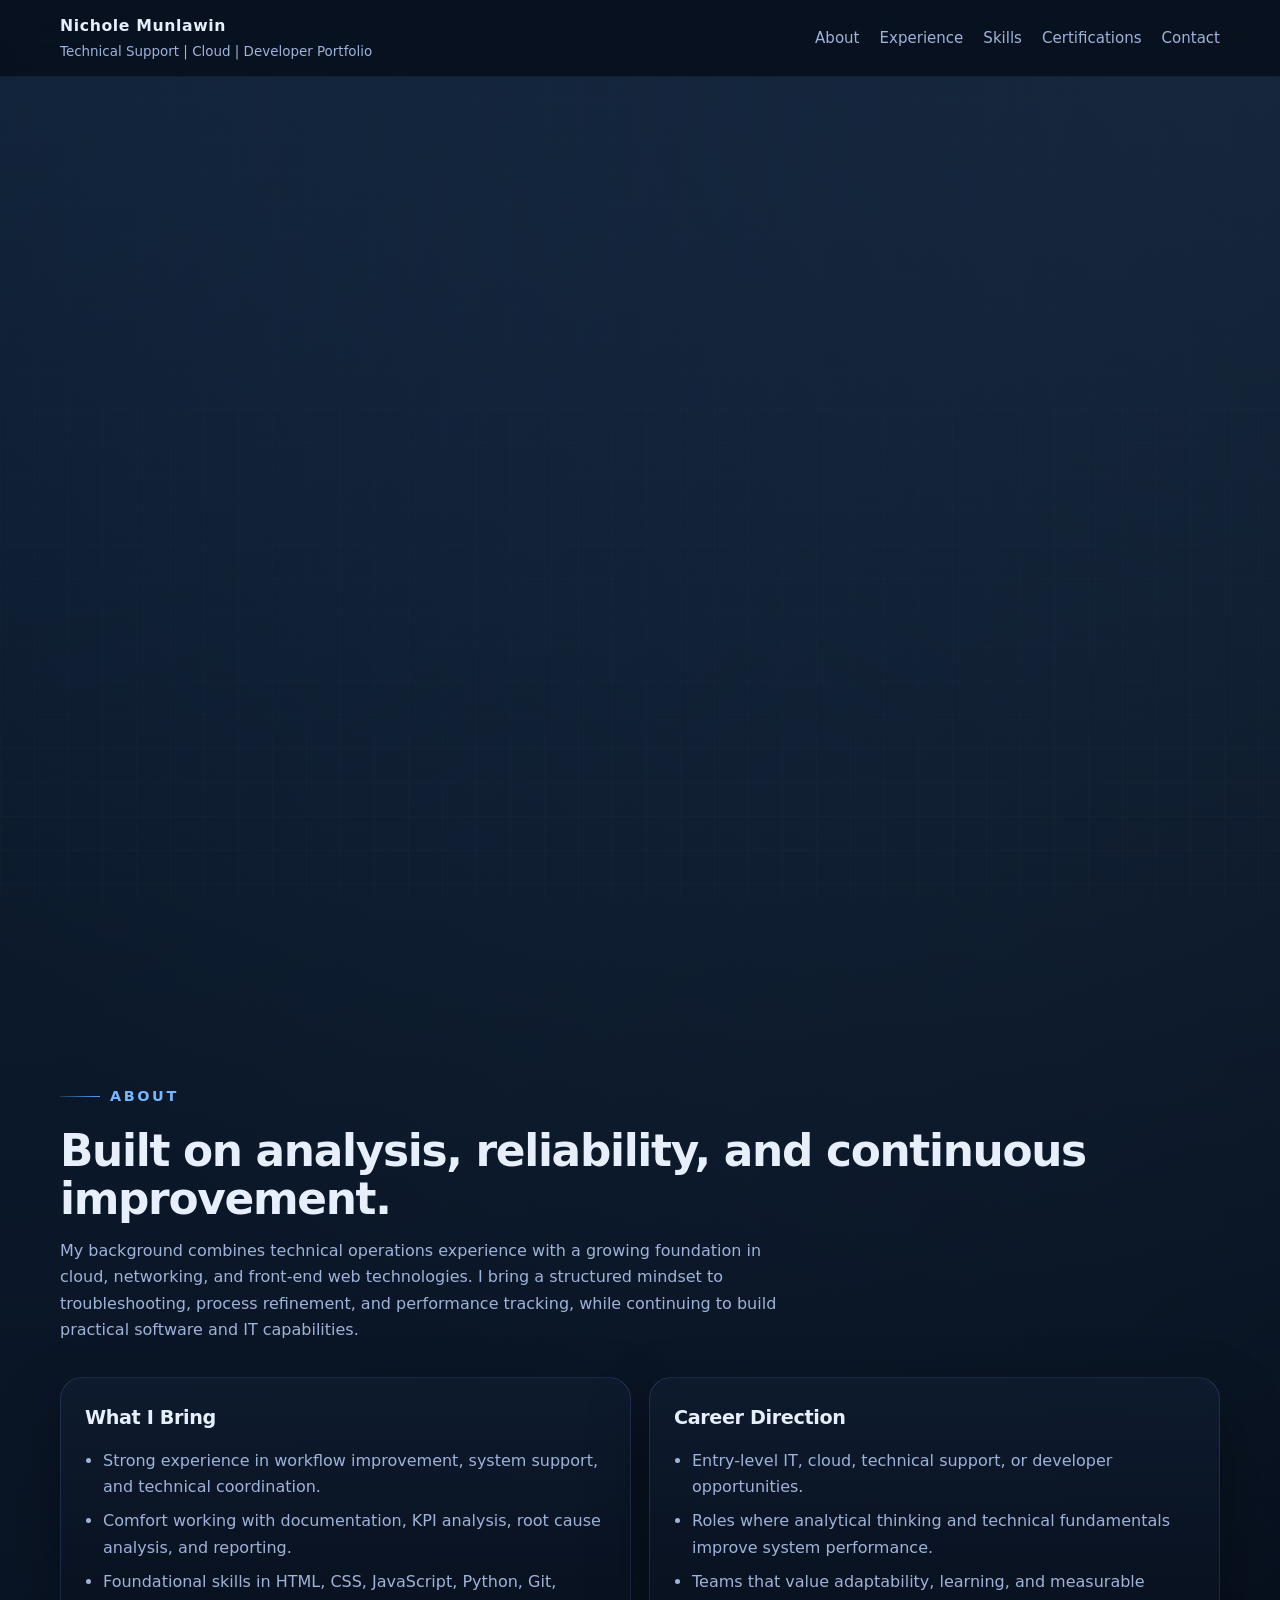
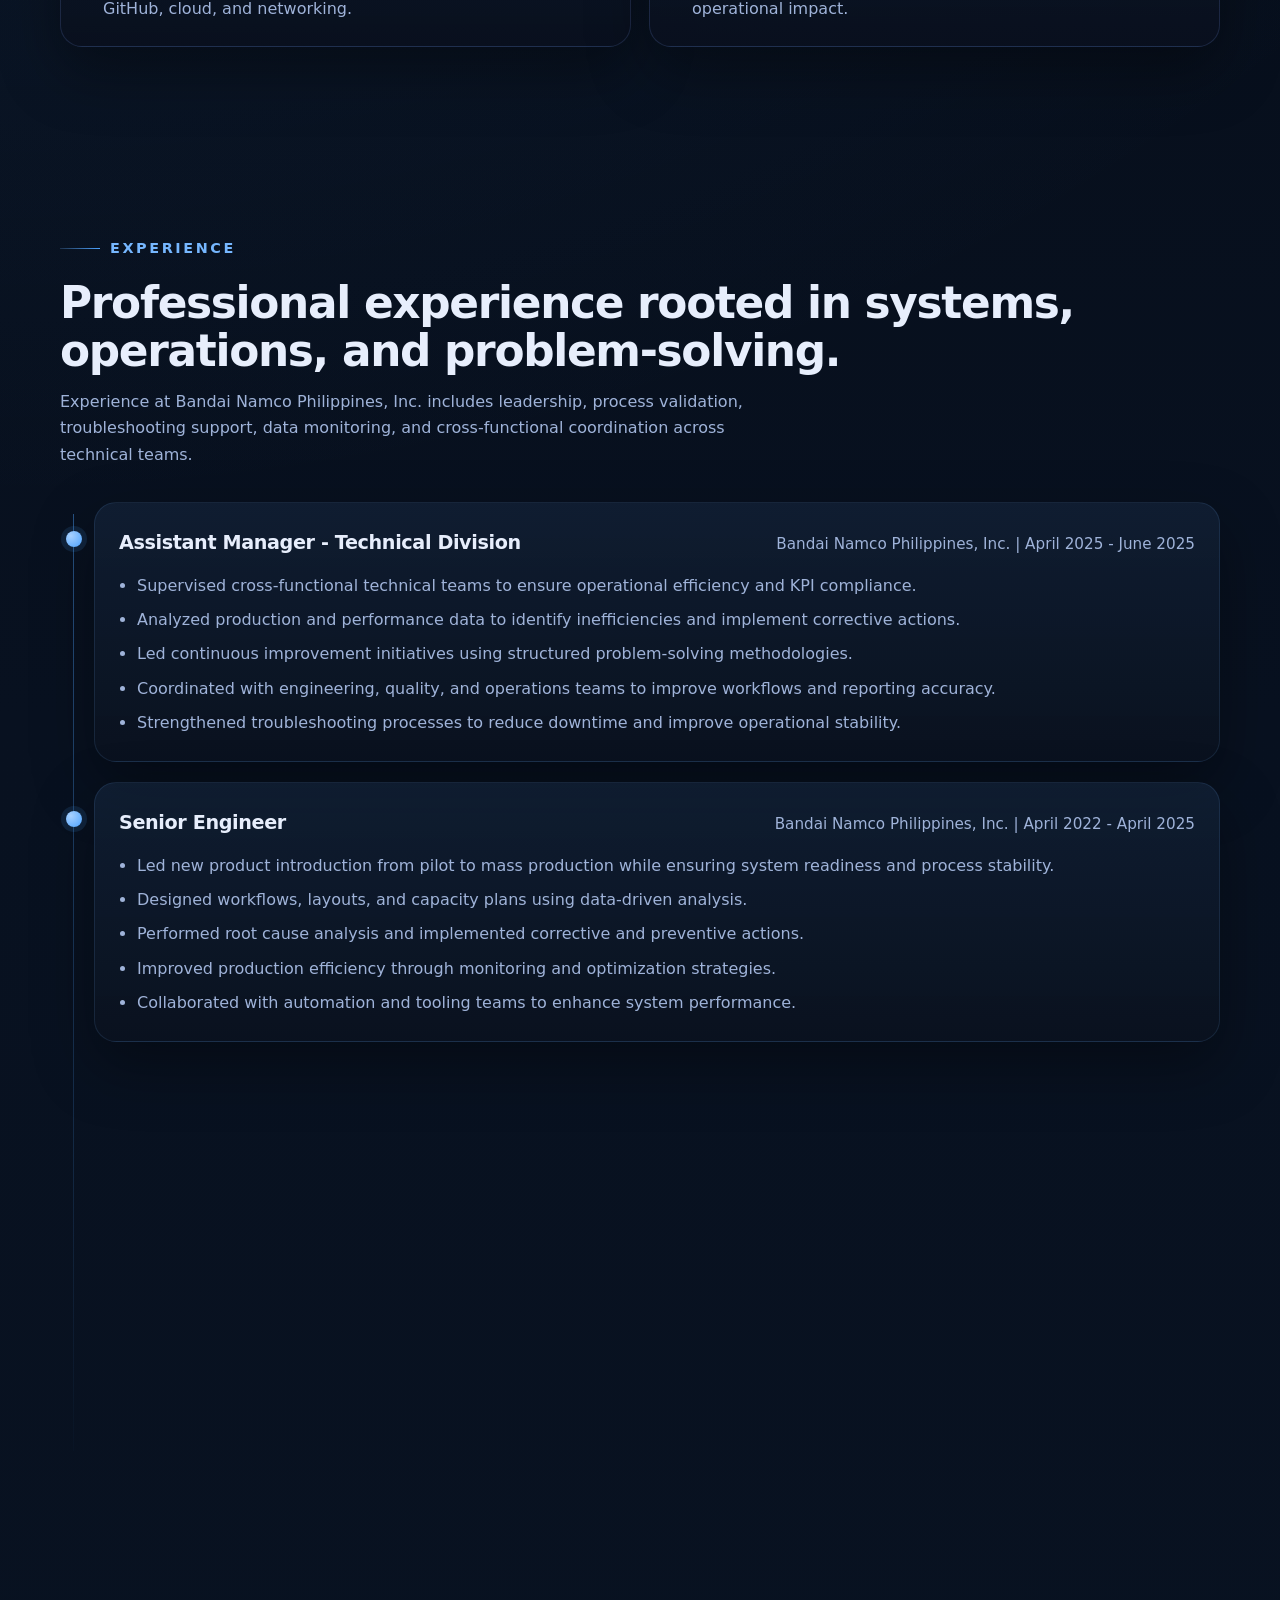
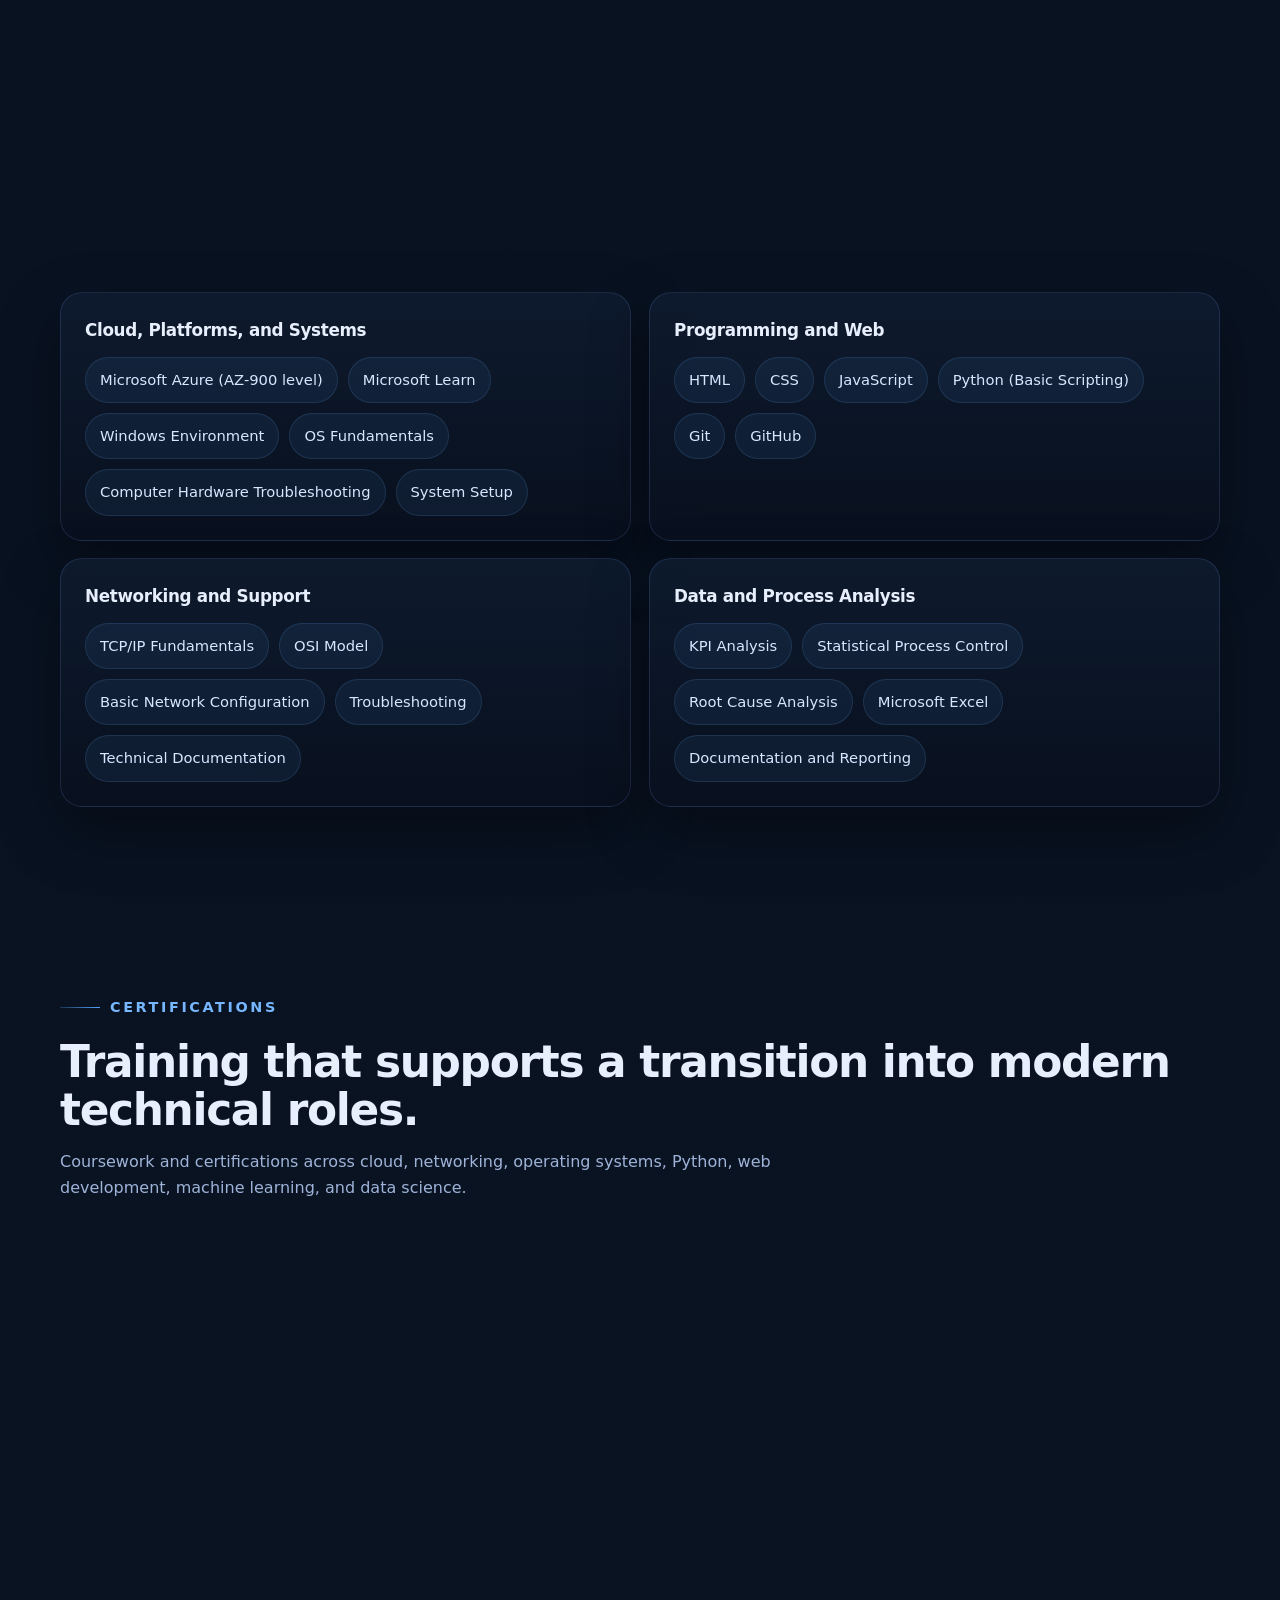
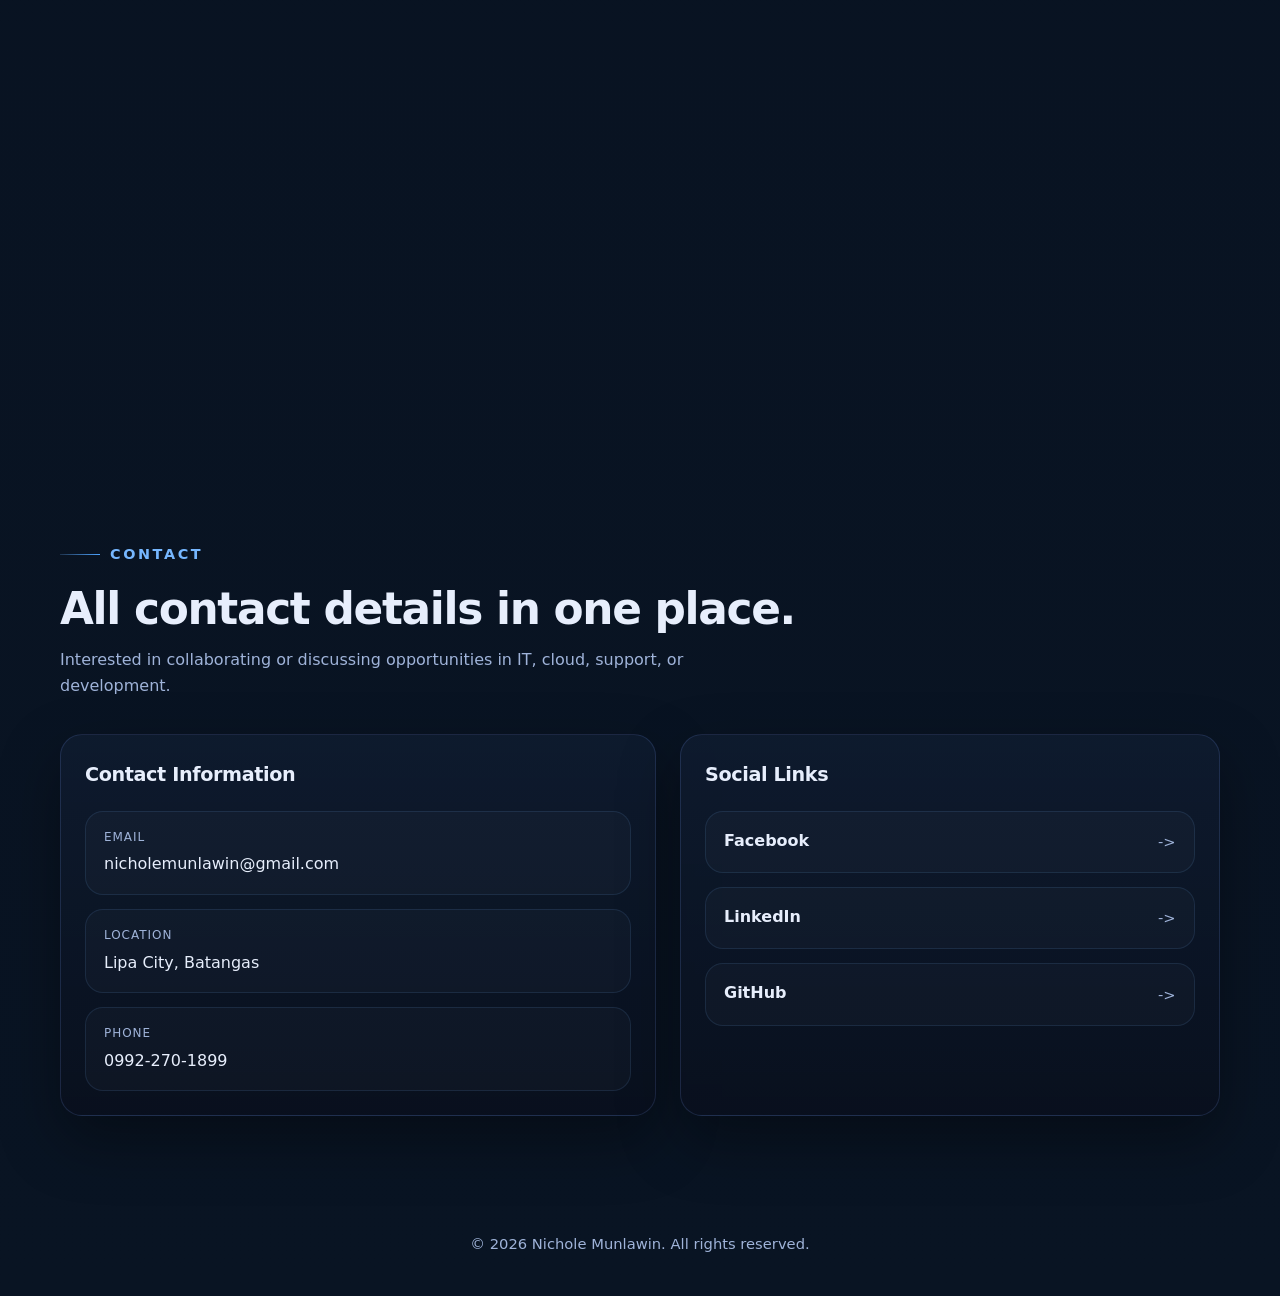
==== index.html @ ec844a43 "Initial portfolio site" ====
<!DOCTYPE html>
<html lang="en">
<head>
  <meta charset="UTF-8" />
  <meta name="viewport" content="width=device-width, initial-scale=1.0" />
  <title>Nichole Munlawin | Portfolio</title>
  <meta
    name="description"
    content="Professional portfolio of Nichole Munlawin with experience in technical support, cloud, systems, and web development."
  />
  <link rel="stylesheet" href="style.css" />
</head>
<body>
  <header class="site-header">
    <div class="container nav-wrap">
      <div class="brand">
        <a href="#hero"><strong>Nichole Munlawin</strong></a>
        <span>Technical Support | Cloud | Developer Portfolio</span>
      </div>
      <nav class="nav" aria-label="Primary navigation">
        <a href="#about">About</a>
        <a href="#experience">Experience</a>
        <a href="#skills">Skills</a>
        <a href="#certifications">Certifications</a>
        <a href="#contact">Contact</a>
      </nav>
    </div>
  </header>

  <main>
    <section id="hero">
      <div class="container hero-grid">
        <div class="panel hero-copy reveal visible">
          <div class="intro-chip">Open to IT, Cloud, Technical Support, and Developer roles</div>
          <h1>Nichole Munlawin</h1>
          <p class="hero-subtitle">
            Computer Engineering graduate with 6+ years of experience in process optimization,
            systems analysis, troubleshooting, and data-driven decision-making.
          </p>
          <p class="hero-text">
            Microsoft Azure Fundamentals trained with foundational knowledge in cloud computing,
            networking, programming, and web development. Focused on helping teams improve system
            performance, streamline workflows, and support continuous improvement through practical,
            analytical problem-solving.
          </p>
          <div class="hero-actions">
            <a class="button primary" href="#contact">Connect with Me</a>
            <a class="button secondary" href="#experience">View Experience</a>
          </div>
        </div>

        <aside class="panel hero-card reveal visible delay-1">
          <div class="hero-card-top">
            <div class="hero-card-badge">Professional Snapshot</div>
          </div>

          <div class="metric-grid">
            <div class="metric">
              <strong>6+ Years</strong>
              <span>Technical and process-focused experience</span>
            </div>
            <div class="metric">
              <strong>AZ-900</strong>
              <span>Azure fundamentals training background</span>
            </div>
            <div class="metric">
              <strong>Data-Driven</strong>
              <span>Improvement, KPI analysis, and RCA</span>
            </div>
            <div class="metric">
              <strong>Cross-Functional</strong>
              <span>Operations, engineering, quality, and reporting</span>
            </div>
          </div>

          <div>
            <h3 style="margin: 0 0 12px;">Core Focus</h3>
            <div class="skill-pills">
              <span class="pill">Technical Support</span>
              <span class="pill">Cloud Fundamentals</span>
              <span class="pill">Web Development</span>
              <span class="pill">System Troubleshooting</span>
              <span class="pill">Process Optimization</span>
              <span class="pill">Documentation</span>
            </div>
          </div>
        </aside>
      </div>
    </section>

    <section id="about" class="section">
      <div class="container">
        <div class="eyebrow reveal">About</div>
        <h2 class="section-title reveal delay-1">Built on analysis, reliability, and continuous improvement.</h2>
        <p class="section-copy reveal delay-2">
          My background combines technical operations experience with a growing foundation in cloud,
          networking, and front-end web technologies. I bring a structured mindset to troubleshooting,
          process refinement, and performance tracking, while continuing to build practical software
          and IT capabilities.
        </p>

        <div class="cards grid-2">
          <article class="card reveal">
            <h3>What I Bring</h3>
            <ul class="clean">
              <li>Strong experience in workflow improvement, system support, and technical coordination.</li>
              <li>Comfort working with documentation, KPI analysis, root cause analysis, and reporting.</li>
              <li>Foundational skills in HTML, CSS, JavaScript, Python, Git, GitHub, cloud, and networking.</li>
            </ul>
          </article>
          <article class="card reveal delay-1">
            <h3>Career Direction</h3>
            <ul class="clean">
              <li>Entry-level IT, cloud, technical support, or developer opportunities.</li>
              <li>Roles where analytical thinking and technical fundamentals improve system performance.</li>
              <li>Teams that value adaptability, learning, and measurable operational impact.</li>
            </ul>
          </article>
        </div>
      </div>
    </section>

    <section id="experience" class="section">
      <div class="container">
        <div class="eyebrow reveal">Experience</div>
        <h2 class="section-title reveal delay-1">Professional experience rooted in systems, operations, and problem-solving.</h2>
        <p class="section-copy reveal delay-2">
          Experience at Bandai Namco Philippines, Inc. includes leadership, process validation,
          troubleshooting support, data monitoring, and cross-functional coordination across technical teams.
        </p>

        <div class="timeline">
          <article class="timeline-item reveal">
            <div class="role-line">
              <h3>Assistant Manager - Technical Division</h3>
              <span class="meta">Bandai Namco Philippines, Inc. | April 2025 - June 2025</span>
            </div>
            <ul class="clean">
              <li>Supervised cross-functional technical teams to ensure operational efficiency and KPI compliance.</li>
              <li>Analyzed production and performance data to identify inefficiencies and implement corrective actions.</li>
              <li>Led continuous improvement initiatives using structured problem-solving methodologies.</li>
              <li>Coordinated with engineering, quality, and operations teams to improve workflows and reporting accuracy.</li>
              <li>Strengthened troubleshooting processes to reduce downtime and improve operational stability.</li>
            </ul>
          </article>

          <article class="timeline-item reveal delay-1">
            <div class="role-line">
              <h3>Senior Engineer</h3>
              <span class="meta">Bandai Namco Philippines, Inc. | April 2022 - April 2025</span>
            </div>
            <ul class="clean">
              <li>Led new product introduction from pilot to mass production while ensuring system readiness and process stability.</li>
              <li>Designed workflows, layouts, and capacity plans using data-driven analysis.</li>
              <li>Performed root cause analysis and implemented corrective and preventive actions.</li>
              <li>Improved production efficiency through monitoring and optimization strategies.</li>
              <li>Collaborated with automation and tooling teams to enhance system performance.</li>
            </ul>
          </article>

          <article class="timeline-item reveal delay-2">
            <div class="role-line">
              <h3>Engineer</h3>
              <span class="meta">Bandai Namco Philippines, Inc. | April 2021 - April 2022</span>
            </div>
            <ul class="clean">
              <li>Developed and validated manufacturing processes supporting scalability.</li>
              <li>Collected and analyzed production data to improve yield and efficiency.</li>
              <li>Documented technical procedures and supported cross-functional troubleshooting.</li>
            </ul>
          </article>

          <article class="timeline-item reveal delay-3">
            <div class="role-line">
              <h3>Junior Engineer / Staff Engineer</h3>
              <span class="meta">Bandai Namco Philippines, Inc. | March 2018 - April 2021</span>
            </div>
            <ul class="clean">
              <li>Supported equipment setup, validation, and automation activities.</li>
              <li>Assisted in technical documentation, data reporting, and process monitoring.</li>
              <li>Contributed to system improvements using structured analytical methods.</li>
            </ul>
          </article>
        </div>
      </div>
    </section>

    <section id="skills" class="section">
      <div class="container">
        <div class="eyebrow reveal">Skills</div>
        <h2 class="section-title reveal delay-1">Technical foundations across cloud, systems, data, and web.</h2>
        <p class="section-copy reveal delay-2">
          A practical mix of operational, technical, and analytical skills that supports support-oriented,
          developer-adjacent, and entry-level IT or cloud roles.
        </p>

        <div class="skills-grid">
          <article class="card skill-group reveal">
            <h3>Cloud, Platforms, and Systems</h3>
            <div class="skill-pills">
              <span class="pill">Microsoft Azure (AZ-900 level)</span>
              <span class="pill">Microsoft Learn</span>
              <span class="pill">Windows Environment</span>
              <span class="pill">OS Fundamentals</span>
              <span class="pill">Computer Hardware Troubleshooting</span>
              <span class="pill">System Setup</span>
            </div>
          </article>

          <article class="card skill-group reveal delay-1">
            <h3>Programming and Web</h3>
            <div class="skill-pills">
              <span class="pill">HTML</span>
              <span class="pill">CSS</span>
              <span class="pill">JavaScript</span>
              <span class="pill">Python (Basic Scripting)</span>
              <span class="pill">Git</span>
              <span class="pill">GitHub</span>
            </div>
          </article>

          <article class="card skill-group reveal delay-2">
            <h3>Networking and Support</h3>
            <div class="skill-pills">
              <span class="pill">TCP/IP Fundamentals</span>
              <span class="pill">OSI Model</span>
              <span class="pill">Basic Network Configuration</span>
              <span class="pill">Troubleshooting</span>
              <span class="pill">Technical Documentation</span>
            </div>
          </article>

          <article class="card skill-group reveal delay-3">
            <h3>Data and Process Analysis</h3>
            <div class="skill-pills">
              <span class="pill">KPI Analysis</span>
              <span class="pill">Statistical Process Control</span>
              <span class="pill">Root Cause Analysis</span>
              <span class="pill">Microsoft Excel</span>
              <span class="pill">Documentation and Reporting</span>
            </div>
          </article>
        </div>
      </div>
    </section>

    <section id="certifications" class="section">
      <div class="container">
        <div class="eyebrow reveal">Certifications</div>
        <h2 class="section-title reveal delay-1">Training that supports a transition into modern technical roles.</h2>
        <p class="section-copy reveal delay-2">
          Coursework and certifications across cloud, networking, operating systems, Python,
          web development, machine learning, and data science.
        </p>

        <div class="cards" style="margin-top: 34px;">
          <article class="card reveal">
            <h3>Certifications &amp; Technical Training</h3>
            <div class="cert-list">
              <div class="cert-item"><span class="cert-dot"></span><div><strong>Microsoft Azure Fundamentals (AZ-900)</strong><br /><span class="meta">Udemy (Scott Duffy) &amp; Microsoft Learn</span></div></div>
              <div class="cert-item"><span class="cert-dot"></span><div><strong>Full-Stack Web Development</strong><br /><span class="meta">Udemy (Dr. Angela Yu)</span></div></div>
              <div class="cert-item"><span class="cert-dot"></span><div><strong>Data Science Essentials with Python</strong><br /><span class="meta">DICT-ITU DTC Initiative (Netacad)</span></div></div>
              <div class="cert-item"><span class="cert-dot"></span><div><strong>Networking Basics</strong><br /><span class="meta">DICT-ITU DTC Initiative (Netacad)</span></div></div>
              <div class="cert-item"><span class="cert-dot"></span><div><strong>Operating Systems Basics</strong><br /><span class="meta">DICT-ITU DTC Initiative (Netacad)</span></div></div>
              <div class="cert-item"><span class="cert-dot"></span><div><strong>Python Essentials 1 &amp; 2</strong><br /><span class="meta">Netacad</span></div></div>
              <div class="cert-item"><span class="cert-dot"></span><div><strong>HTML, CSS, JavaScript Essentials</strong><br /><span class="meta">Netacad</span></div></div>
              <div class="cert-item"><span class="cert-dot"></span><div><strong>Intro to Machine Learning</strong><br /><span class="meta">Kaggle</span></div></div>
            </div>
          </article>

          <article class="card reveal delay-1 education-card">
            <h3>Education</h3>
            <div class="education-compact">
              <strong>Bachelor of Science in Computer Engineering</strong>
              <span class="meta">Batangas State University | 2011 - 2017</span>
            </div>
          </article>
        </div>
      </div>
    </section>

    <section id="contact" class="section">
      <div class="container">
        <div class="eyebrow reveal">Contact</div>
        <h2 class="section-title reveal delay-1">All contact details in one place.</h2>
        <p class="section-copy reveal delay-2">
          Interested in collaborating or discussing opportunities in IT, cloud, support, or development.
        </p>

        <div class="contact-wrap">
          <article class="card reveal">
            <h3>Contact Information</h3>
            <div class="contact-list">
              <div class="contact-item">
                <small>Email</small>
                <a href="mailto:nicholemunlawin@gmail.com?subject=I'd%20like%20to%20connect&body=Hello%20Nichole%2C%0D%0A%0D%0AI'd%20like%20to%20connect%20with%20you%20regarding%20your%20portfolio.%0D%0A%0D%0ABest%20regards%2C">nicholemunlawin@gmail.com</a>
              </div>
              <div class="contact-item">
                <small>Location</small>
                <span>Lipa City, Batangas</span>
              </div>
              <div class="contact-item">
                <small>Phone</small>
                <a href="tel:+639922701899">0992-270-1899</a>
              </div>
            </div>
          </article>

          <article class="card reveal delay-1">
            <h3>Social Links</h3>
            <div class="social-grid">
              <a class="social-link" href="https://www.facebook.com/NcoL18" target="_blank" rel="noopener noreferrer" aria-label="Facebook profile">
                <div>
                  <strong>Facebook</strong>
                  <span></span>
                </div>
                <span>-&gt;</span>
              </a>
              <a class="social-link" href="https://www.linkedin.com/in/nichole-munlawin-39416a158" target="_blank" rel="noopener noreferrer" aria-label="LinkedIn profile">
                <div>
                  <strong>LinkedIn</strong>
                  <span></span>
                </div>
                <span>-&gt;</span>
              </a>
              <a class="social-link" href="https://github.com/nicholemunlawin" target="_blank" rel="noopener noreferrer" aria-label="GitHub profile">
                <div>
                  <strong>GitHub</strong>
                  <span></span>
                </div>
                <span>-&gt;</span>
              </a>
            </div>
          </article>
        </div>
      </div>
    </section>
  </main>

  <footer class="footer">
    <div class="container">
      &copy; 2026 Nichole Munlawin. All rights reserved.
    </div>
  </footer>

  <script src="script.js"></script>
</body>
</html>
---- style.css ----
/* ====================
    Global Tokens
==================== */
:root {
    --bg: #081120;
    --bg-soft: #0d1729;
    --panel: rgba(15, 28, 48, 0.88);
    --panel-2: rgba(11, 22, 39, 0.92);
    --text: #e7eefc;
    --muted: #9fb3d9;
    --line: rgba(122, 162, 255, 0.16);
    --line-strong: rgba(122, 162, 255, 0.34);
    --accent: #4da3ff;
    --accent-2: #76b7ff;
    --shadow: 0 24px 60px rgba(0, 0, 0, 0.35);
    --radius: 22px;
    --max-width: 1160px;
    --nav-h: 76px;
}

/* ====================
    Base / Reset
==================== */
* { box-sizing: border-box; }

html {
    scroll-behavior: smooth;
}

body {
    margin: 0;
    font-family: Inter, ui-sans-serif, system-ui, -apple-system, BlinkMacSystemFont, "Segoe UI", sans-serif;
    color: var(--text);
    background:
    radial-gradient(circle at top left, rgba(77, 163, 255, 0.14), transparent 34%),
    radial-gradient(circle at top right, rgba(118, 183, 255, 0.12), transparent 26%),
    linear-gradient(180deg, #050b15 0%, #081120 38%, #091423 100%);
    line-height: 1.65;
    overflow-x: hidden;
}

body::before {
    content: "";
    position: fixed;
    inset: 0;
    pointer-events: none;
    background:
    linear-gradient(rgba(255,255,255,0.02) 1px, transparent 1px),
    linear-gradient(90deg, rgba(255,255,255,0.02) 1px, transparent 1px);
    background-size: 34px 34px;
    mask-image: linear-gradient(180deg, rgba(0,0,0,0.25), rgba(0,0,0,0.8));
    z-index: 0;
}

a { color: inherit; text-decoration: none; }

img { max-width: 100%; display: block; }

.container {
    width: min(var(--max-width), calc(100% - 2rem));
    margin: 0 auto;
    position: relative;
    z-index: 1;
}

.section {
    padding: 92px 0;
    scroll-margin-top: calc(var(--nav-h) + 18px);
}

.section-title {
    font-size: clamp(1.9rem, 1.3rem + 1.8vw, 3rem);
    line-height: 1.1;
    margin: 0 0 14px;
    letter-spacing: -0.03em;
}

.section-copy {
    margin: 0;
    max-width: 720px;
    color: var(--muted);
    font-size: 1rem;
}

.eyebrow {
    display: inline-flex;
    align-items: center;
    gap: 10px;
    margin-bottom: 18px;
    color: var(--accent-2);
    font-size: 0.9rem;
    letter-spacing: 0.18em;
    text-transform: uppercase;
    font-weight: 700;
}

.eyebrow::before {
    content: "";
    width: 40px;
    height: 1px;
    background: linear-gradient(90deg, rgba(118,183,255,0.2), var(--accent));
}

/* ====================
    Navigation
==================== */
.site-header {
    position: sticky;
    top: 0;
    z-index: 50;
    backdrop-filter: blur(16px);
    -webkit-backdrop-filter: blur(16px);
    background: rgba(5, 11, 21, 0.72);
    border-bottom: 1px solid rgba(118, 183, 255, 0.08);
}

.nav-wrap {
    min-height: var(--nav-h);
    display: flex;
    align-items: center;
    justify-content: space-between;
    gap: 20px;
}

.brand {
    display: flex;
    flex-direction: column;
    gap: 2px;
    min-width: 0;
}

.brand strong {
    font-size: 0.98rem;
    letter-spacing: 0.04em;
}

.brand span {
    color: var(--muted);
    font-size: 0.84rem;
}

.nav {
    display: flex;
    align-items: center;
    gap: 20px;
    flex-wrap: wrap;
    justify-content: flex-end;
}

.nav a {
    position: relative;
    font-size: 0.94rem;
    color: var(--muted);
    padding: 8px 0;
    transition: color 0.25s ease;
}

.nav a::after {
    content: "";
    position: absolute;
    left: 0;
    bottom: 0;
    width: 100%;
    height: 2px;
    border-radius: 999px;
    background: linear-gradient(90deg, var(--accent), var(--accent-2));
    transform: scaleX(0);
    transform-origin: left;
    transition: transform 0.28s ease;
}

.nav a:hover,
.nav a.active {
    color: var(--text);
}

.nav a:hover::after,
.nav a.active::after {
    transform: scaleX(1);
}

/* ====================
    Hero
==================== */
#hero {
    padding: 84px 0 54px;
    min-height: calc(100vh - var(--nav-h));
    display: flex;
    align-items: center;
}

.hero-grid {
    display: grid;
    grid-template-columns: 1.35fr 0.85fr;
    gap: 28px;
    align-items: stretch;
}

.panel {
    background: linear-gradient(180deg, rgba(18, 33, 56, 0.88), rgba(10, 18, 33, 0.96));
    border: 1px solid var(--line);
    border-radius: var(--radius);
    box-shadow: var(--shadow);
}

.hero-copy {
    padding: clamp(28px, 4vw, 52px);
}

.intro-chip {
    display: inline-flex;
    align-items: center;
    gap: 10px;
    padding: 10px 14px;
    border-radius: 999px;
    background: rgba(77, 163, 255, 0.1);
    border: 1px solid rgba(118, 183, 255, 0.16);
    color: var(--accent-2);
    font-size: 0.9rem;
    margin-bottom: 22px;
}

h1 {
    margin: 0;
    font-size: clamp(2.6rem, 1.75rem + 3vw, 5rem);
    line-height: 0.95;
    letter-spacing: -0.05em;
}

.hero-subtitle {
    margin: 18px 0 0;
    font-size: clamp(1rem, 0.9rem + 0.6vw, 1.3rem);
    color: #c6d5f3;
    max-width: 760px;
}

.hero-text {
    margin: 22px 0 0;
    color: var(--muted);
    max-width: 760px;
    font-size: 1rem;
}

.hero-actions {
    display: flex;
    gap: 14px;
    flex-wrap: wrap;
    margin-top: 30px;
}

.button {
    display: inline-flex;
    align-items: center;
    justify-content: center;
    gap: 10px;
    padding: 13px 18px;
    border-radius: 14px;
    border: 1px solid rgba(118, 183, 255, 0.18);
    transition: transform 0.25s ease, border-color 0.25s ease, background 0.25s ease;
    font-weight: 600;
    cursor: pointer;
}

.button.primary {
    background: linear-gradient(135deg, var(--accent), #2b7de2);
    color: #f8fbff;
    box-shadow: 0 10px 30px rgba(77, 163, 255, 0.24);
}

.button.secondary {
    background: rgba(255,255,255,0.02);
    color: var(--text);
}

.button:hover {
    transform: translateY(-2px);
    border-color: rgba(118, 183, 255, 0.36);
}

.hero-card {
    padding: 26px;
    display: grid;
    grid-template-rows: auto auto 1fr;
    gap: 18px;
    min-height: 100%;
}

.hero-card-top {
    display: flex;
    align-items: center;
    justify-content: space-between;
    gap: 12px;
}

.hero-card-badge {
    display: inline-flex;
    align-items: center;
    gap: 10px;
    padding: 10px 12px;
    border-radius: 999px;
    background: rgba(118, 183, 255, 0.08);
    border: 1px solid rgba(118, 183, 255, 0.14);
    color: var(--accent-2);
    font-size: 0.88rem;
    font-weight: 600;
}

.metric-grid {
    display: grid;
    grid-template-columns: repeat(2, minmax(0, 1fr));
    gap: 14px;
}

.metric {
    padding: 18px;
    border-radius: 18px;
    background: rgba(255,255,255,0.025);
    border: 1px solid rgba(118, 183, 255, 0.1);
}

.metric strong {
    display: block;
    font-size: 1.6rem;
    letter-spacing: -0.03em;
    margin-bottom: 4px;
}

.metric span {
    color: var(--muted);
    font-size: 0.92rem;
}

.skill-pills {
    display: flex;
    flex-wrap: wrap;
    gap: 10px;
}

.pill {
    padding: 10px 14px;
    border-radius: 999px;
    font-size: 0.92rem;
    background: rgba(77, 163, 255, 0.08);
    border: 1px solid rgba(118, 183, 255, 0.14);
    color: #d8e7ff;
}

/* ====================
    Shared Layout Blocks
==================== */
.grid-2 {
    display: grid;
    grid-template-columns: repeat(2, minmax(0, 1fr));
    gap: 26px;
}

.cards {
    display: grid;
    gap: 18px;
    margin-top: 34px;
}

.card {
    padding: 24px;
    border-radius: 22px;
    border: 1px solid var(--line);
    background: linear-gradient(180deg, rgba(15, 28, 48, 0.84), rgba(9, 16, 30, 0.96));
    box-shadow: var(--shadow);
}

/* ====================
    Experience Timeline
==================== */
.timeline {
    position: relative;
    margin-top: 34px;
    display: grid;
    gap: 20px;
}

.timeline::before {
    content: "";
    position: absolute;
    left: 13px;
    top: 12px;
    bottom: 12px;
    width: 1px;
    background: linear-gradient(180deg, rgba(77,163,255,0.45), rgba(77,163,255,0.02));
}

.timeline-item {
    position: relative;
    margin-left: 34px;
    padding: 24px;
    border-radius: 22px;
    background: linear-gradient(180deg, rgba(17, 31, 52, 0.86), rgba(10, 18, 31, 0.96));
    border: 1px solid rgba(118, 183, 255, 0.12);
    box-shadow: var(--shadow);
}

.timeline-item::before {
    content: "";
    position: absolute;
    left: -29px;
    top: 28px;
    width: 16px;
    height: 16px;
    border-radius: 50%;
    background: radial-gradient(circle at 30% 30%, #a8d1ff, var(--accent));
    box-shadow: 0 0 0 5px rgba(77, 163, 255, 0.12);
}

.role-line {
    display: flex;
    flex-wrap: wrap;
    gap: 10px;
    align-items: baseline;
    justify-content: space-between;
    margin-bottom: 8px;
}

.role-line h3,
.card h3 {
    margin: 0;
    font-size: 1.2rem;
    letter-spacing: -0.02em;
}

.meta {
    color: var(--muted);
    font-size: 0.95rem;
}

ul.clean {
    margin: 14px 0 0;
    padding-left: 18px;
    color: var(--muted);
}

ul.clean li + li {
    margin-top: 8px;
}

/* ====================
    Skills
==================== */
.skills-grid {
    display: grid;
    grid-template-columns: repeat(2, minmax(0, 1fr));
    gap: 18px;
    margin-top: 34px;
}

.skill-group h3 {
    margin: 0 0 12px;
    font-size: 1.05rem;
}

/* ====================
    Certifications / Education
==================== */
.cert-list {
    display: grid;
    gap: 14px;
    margin-top: 34px;
    grid-template-columns: repeat(2, minmax(0, 1fr));
    align-items: start;
}

.cert-list--single {
    grid-template-columns: 1fr;
    margin-top: 14px;
}

.cert-item {
    display: flex;
    align-items: flex-start;
    gap: 14px;
    padding: 18px 18px 18px 16px;
    border-radius: 18px;
    border: 1px solid rgba(118, 183, 255, 0.12);
    background: rgba(255,255,255,0.02);
}

.cert-dot {
    flex: 0 0 11px;
    width: 11px;
    height: 11px;
    margin-top: 8px;
    border-radius: 50%;
    background: var(--accent);
    box-shadow: 0 0 0 6px rgba(77, 163, 255, 0.12);
}

/* ====================
    Contact / Social Links
==================== */
.contact-wrap {
    display: grid;
    grid-template-columns: 1.05fr 0.95fr;
    gap: 24px;
    margin-top: 34px;
}

.contact-list {
    display: grid;
    gap: 14px;
    margin-top: 20px;
}

.contact-item {
    padding: 16px 18px;
    border-radius: 18px;
    border: 1px solid rgba(118, 183, 255, 0.12);
    background: rgba(255,255,255,0.025);
}

.contact-item small {
    display: block;
    color: var(--muted);
    margin-bottom: 4px;
    text-transform: uppercase;
    letter-spacing: 0.08em;
    font-size: 0.75rem;
}

.social-grid {
    display: grid;
    gap: 14px;
    margin-top: 20px;
}

.social-link {
    display: flex;
    align-items: center;
    justify-content: space-between;
    gap: 16px;
    padding: 16px 18px;
    border-radius: 18px;
    border: 1px solid rgba(118, 183, 255, 0.12);
    background: rgba(255,255,255,0.025);
    transition: transform 0.25s ease, border-color 0.25s ease, background 0.25s ease;
}

.social-link:hover {
    transform: translateY(-3px);
    border-color: rgba(118, 183, 255, 0.34);
    background: rgba(77, 163, 255, 0.06);
}

.social-link strong {
    display: block;
    margin-bottom: 2px;
}

.social-link span {
    color: var(--muted);
    font-size: 0.92rem;
}

/* ====================
    Footer
==================== */
.footer {
    padding: 24px 0 40px;
    color: var(--muted);
    text-align: center;
    font-size: 0.92rem;
}

.education-card {
    padding: 20px 22px;
    align-self: start;
}

.education-compact {
    margin-top: 14px;
    padding: 16px 18px;
    border-radius: 16px;
    border: 1px solid rgba(118, 183, 255, 0.12);
    background: rgba(255,255,255,0.025);
    display: grid;
    gap: 6px;
}

/* ====================
    Scroll Reveal Animations
==================== */
.reveal {
    opacity: 0;
    transform: translateY(32px) scale(0.985);
    transition:
    opacity 0.8s cubic-bezier(0.22, 1, 0.36, 1),
    transform 0.8s cubic-bezier(0.22, 1, 0.36, 1);
    will-change: opacity, transform;
}

.reveal.visible {
    opacity: 1;
    transform: translateY(0) scale(1);
}

.reveal.delay-1 { transition-delay: 0.08s; }
.reveal.delay-2 { transition-delay: 0.14s; }
.reveal.delay-3 { transition-delay: 0.20s; }

/* ====================
    Responsive Rules
==================== */
@media (max-width: 980px) {
    .hero-grid,
    .grid-2,
    .skills-grid,
    .contact-wrap {
    grid-template-columns: 1fr;
    }

    .hero {
    min-height: auto;
    padding-top: 56px;
    }
}

@media (max-width: 760px) {
    :root { --nav-h: 68px; }

    .nav-wrap {
    align-items: flex-start;
    flex-direction: column;
    justify-content: center;
    padding: 14px 0;
    }

    .nav {
    width: 100%;
    gap: 16px;
    justify-content: flex-start;
    overflow-x: auto;
    padding-bottom: 2px;
    }

    .section {
    padding: 76px 0;
    }

    .hero-actions {
    width: 100%;
    }

    .button {
    width: 100%;
    }

    .timeline::before {
    left: 10px;
    }

    .timeline-item {
    margin-left: 28px;
    }

    .timeline-item::before {
    left: -25px;
    }

    .metric-grid {
    grid-template-columns: 1fr;
    }

    .cert-list {
    grid-template-columns: 1fr;
    }
}
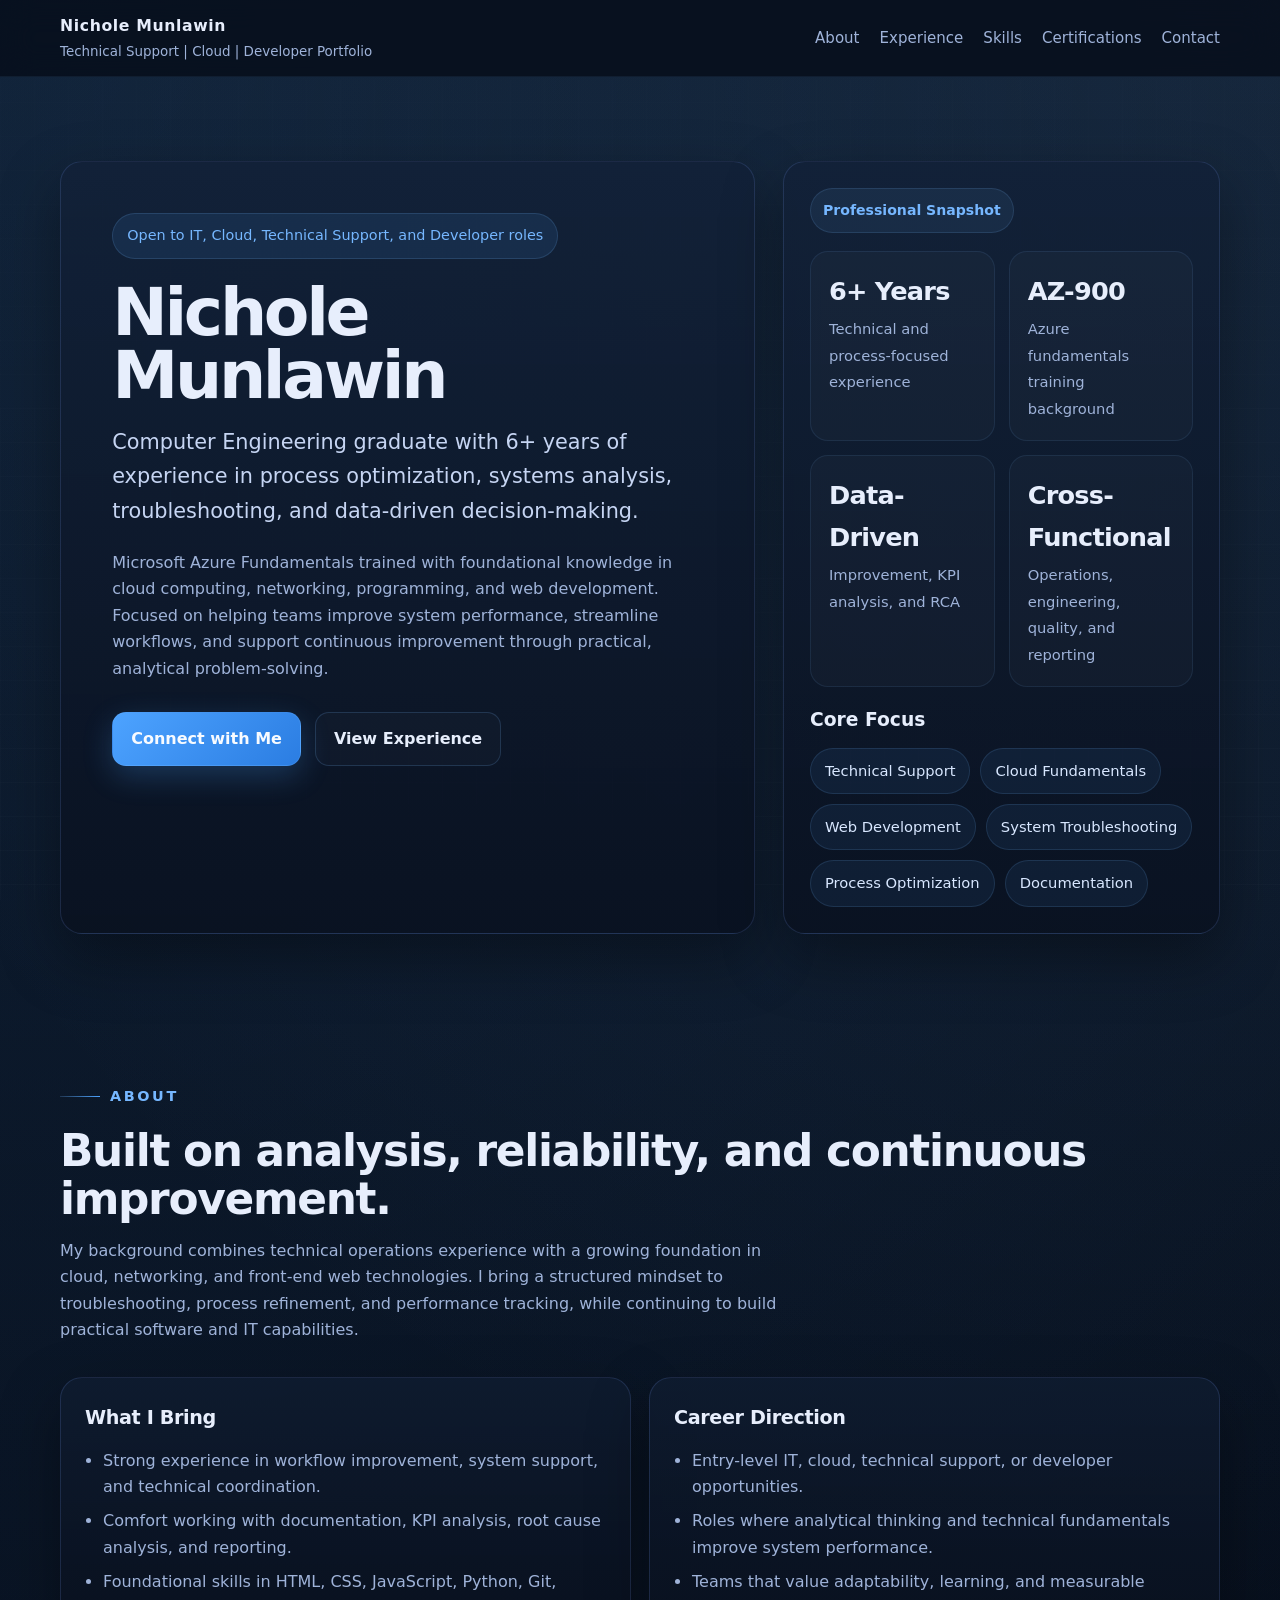
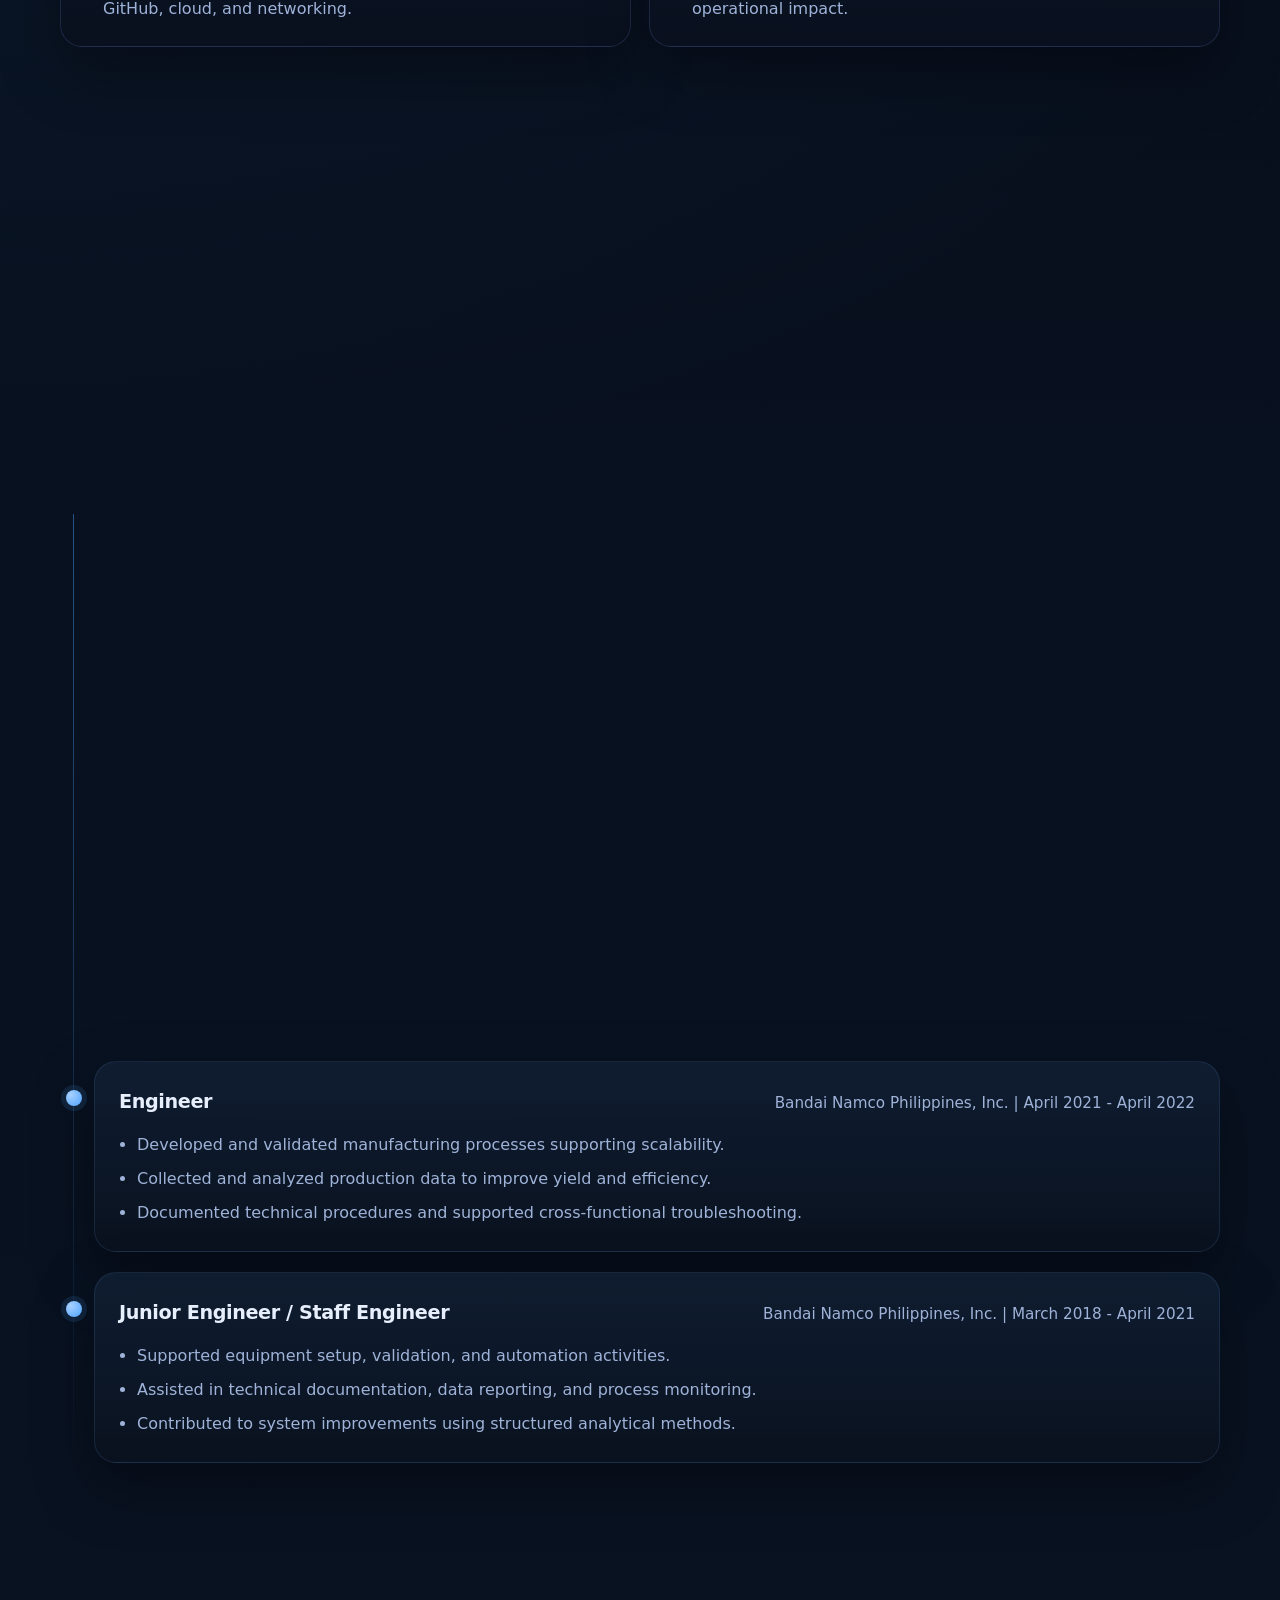
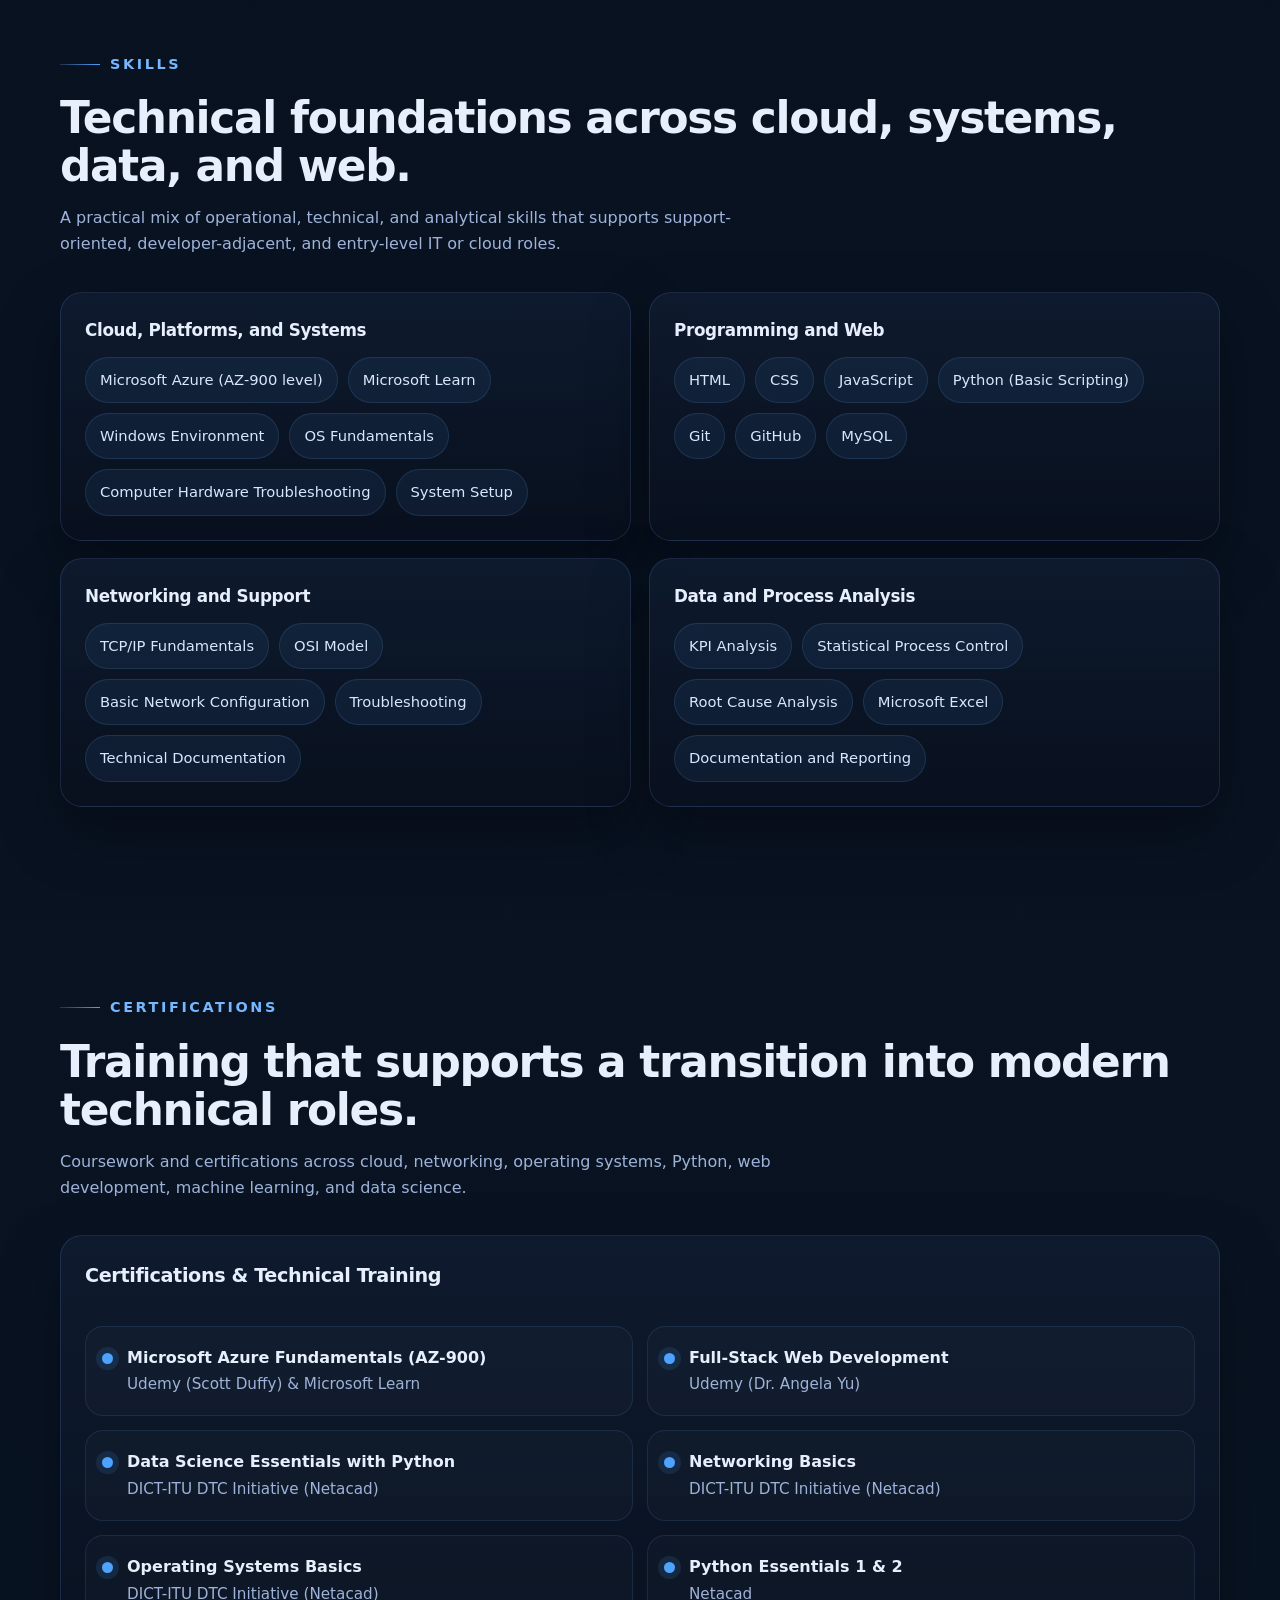
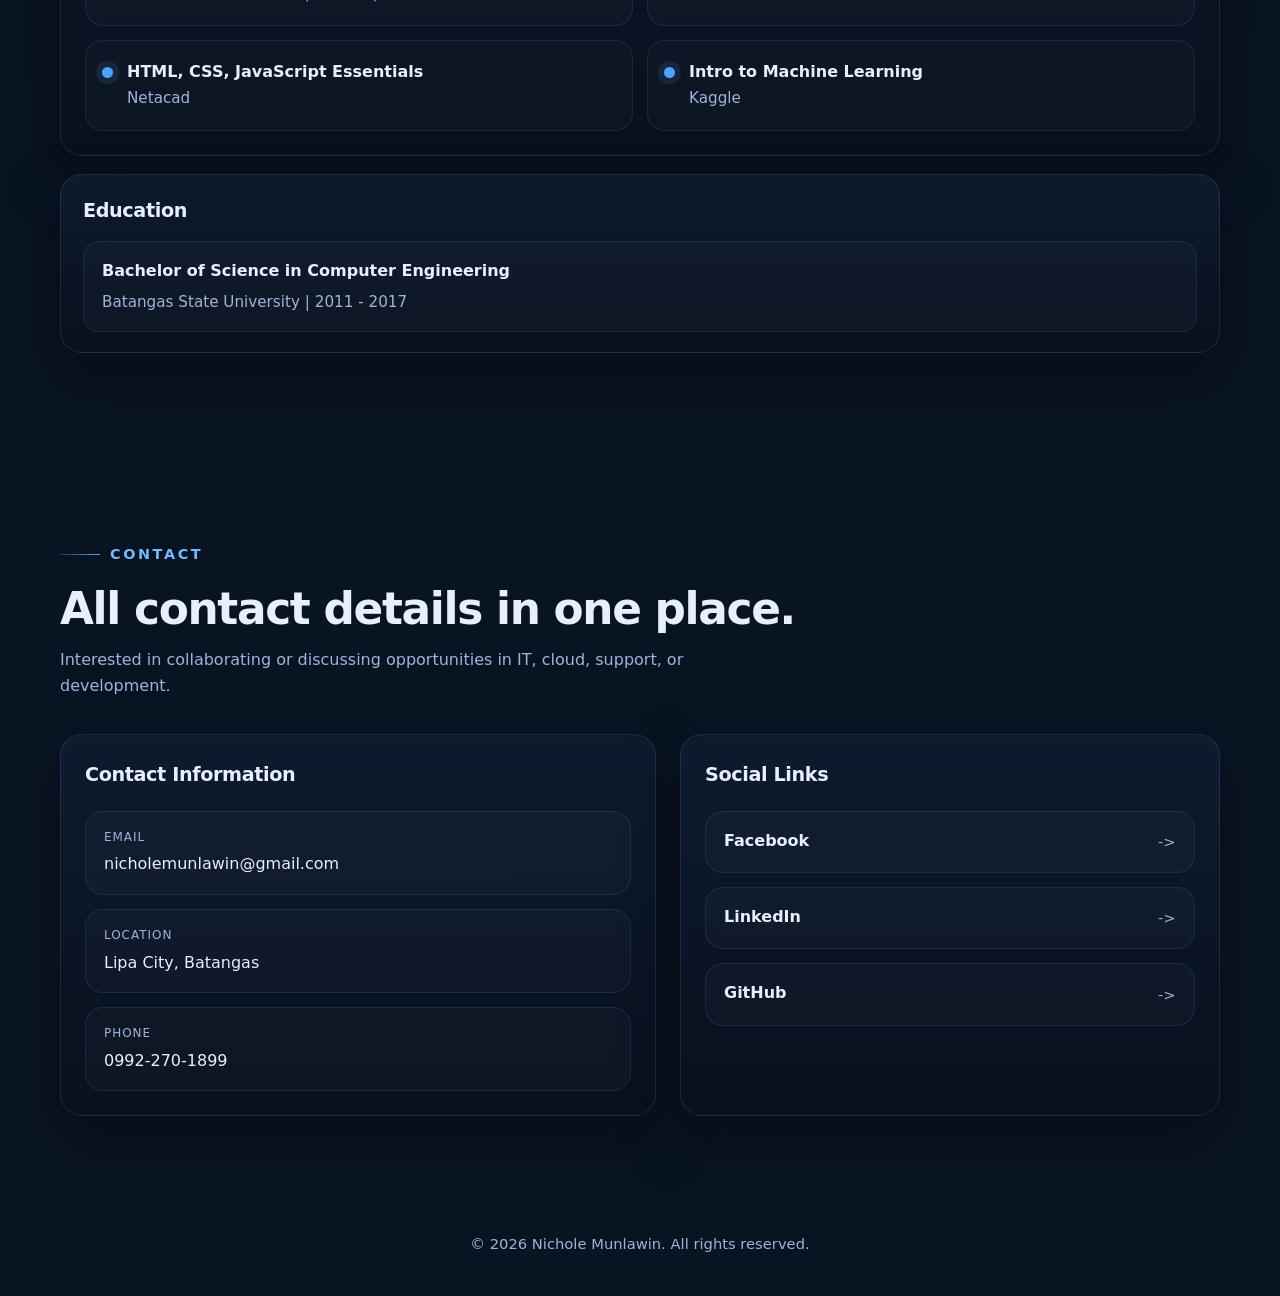
==== commit c588b37a: "Updated skills section" ====
--- a/index.html
+++ b/index.html
@@ -216,6 +216,7 @@
               <span class="pill">Python (Basic Scripting)</span>
               <span class="pill">Git</span>
               <span class="pill">GitHub</span>
+              <span class="pill">MySQL</span>
             </div>
           </article>
 
--- a/style.css
+++ b/style.css
@@ -175,8 +175,16 @@
     color: var(--text);
 }
 
+.nav a:focus-visible {
+    color: var(--text);
+    outline: 2px solid var(--accent-2);
+    outline-offset: 6px;
+    border-radius: 8px;
+}
+
 .nav a:hover::after,
-.nav a.active::after {
+.nav a.active::after,
+.nav a:focus-visible::after {
     transform: scaleX(1);
 }
 
@@ -188,6 +196,7 @@
     min-height: calc(100vh - var(--nav-h));
     display: flex;
     align-items: center;
+    scroll-margin-top: calc(var(--nav-h) + 18px);
 }
 
 .hero-grid {
@@ -276,6 +285,12 @@
 .button:hover {
     transform: translateY(-2px);
     border-color: rgba(118, 183, 255, 0.36);
+}
+
+.button:focus-visible {
+    outline: 2px solid var(--accent-2);
+    outline-offset: 4px;
+    border-color: rgba(118, 183, 255, 0.42);
 }
 
 .hero-card {
@@ -549,6 +564,13 @@
     background: rgba(77, 163, 255, 0.06);
 }
 
+.social-link:focus-visible {
+    outline: 2px solid var(--accent-2);
+    outline-offset: 4px;
+    border-color: rgba(118, 183, 255, 0.34);
+    background: rgba(77, 163, 255, 0.06);
+}
+
 .social-link strong {
     display: block;
     margin-bottom: 2px;
@@ -616,7 +638,7 @@
     grid-template-columns: 1fr;
     }
 
-    .hero {
+    #hero {
     min-height: auto;
     padding-top: 56px;
     }
@@ -671,4 +693,4 @@
     .cert-list {
     grid-template-columns: 1fr;
     }
-}+}
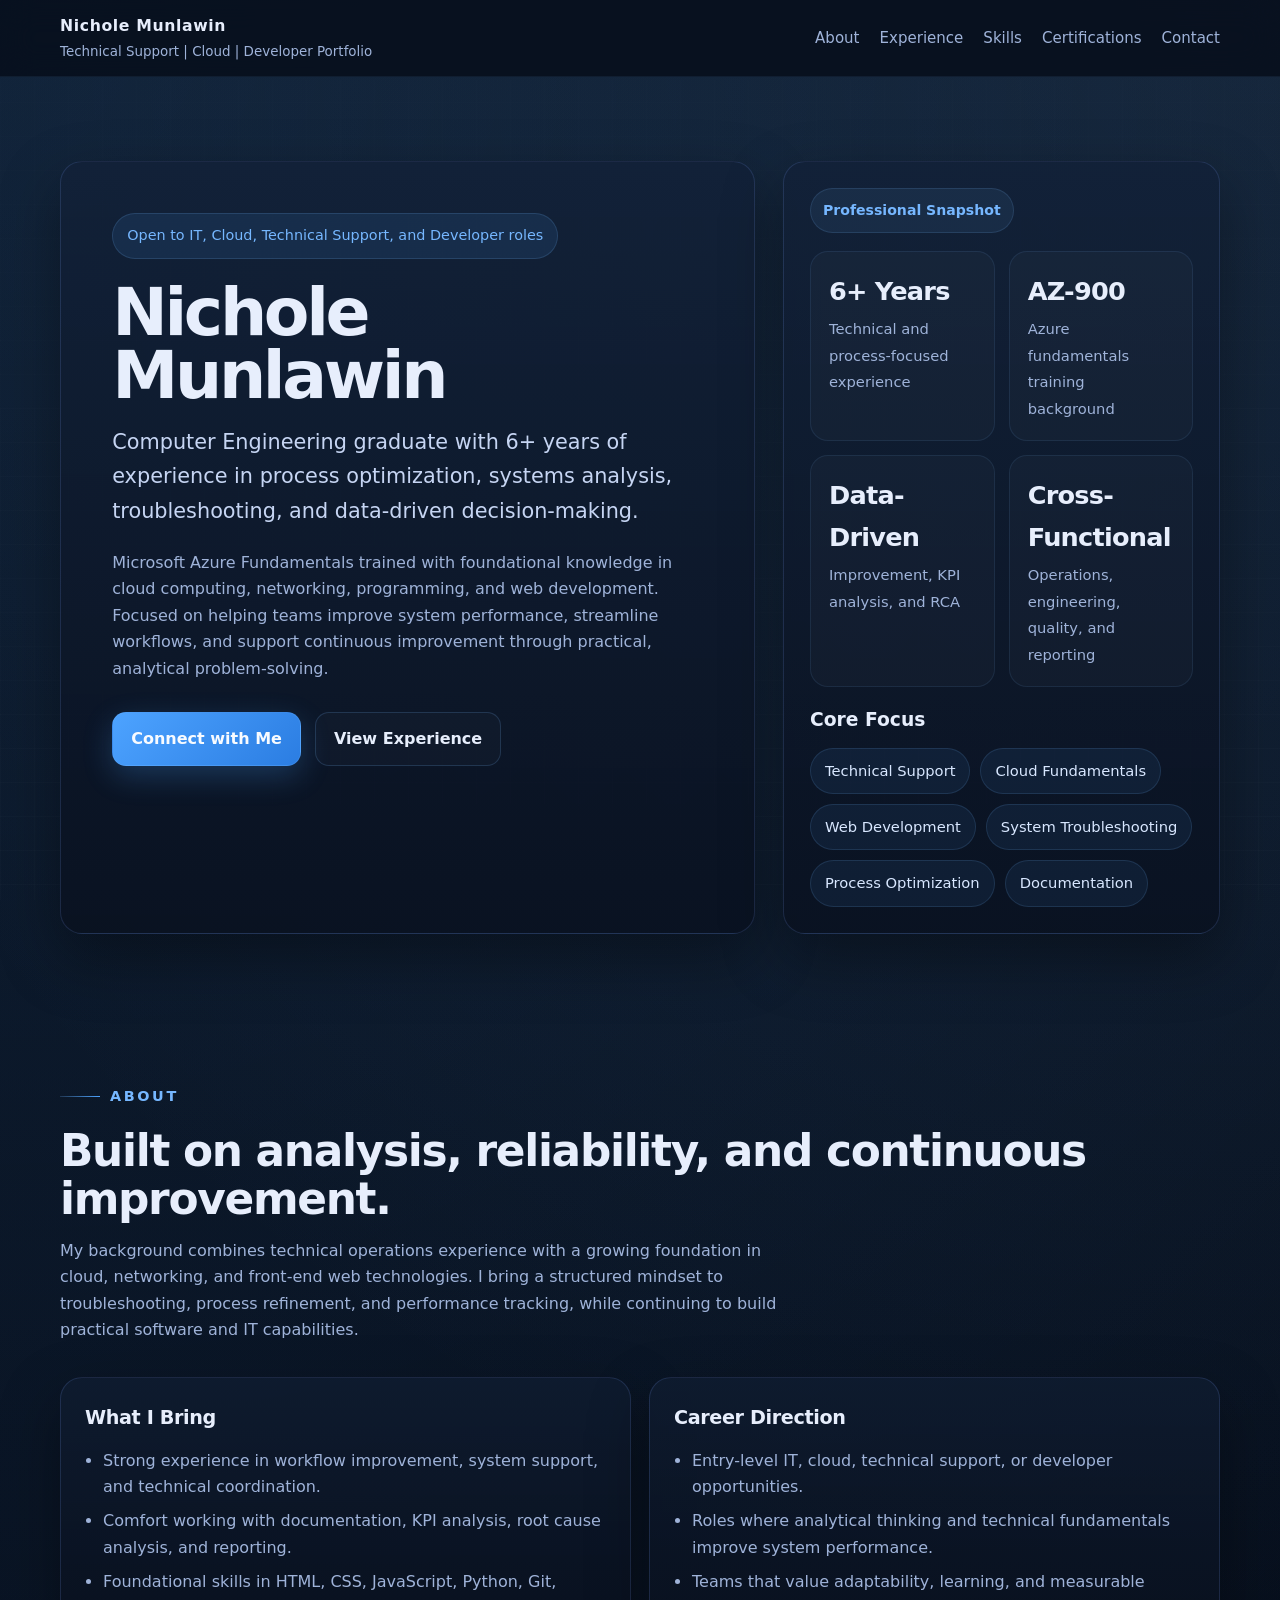
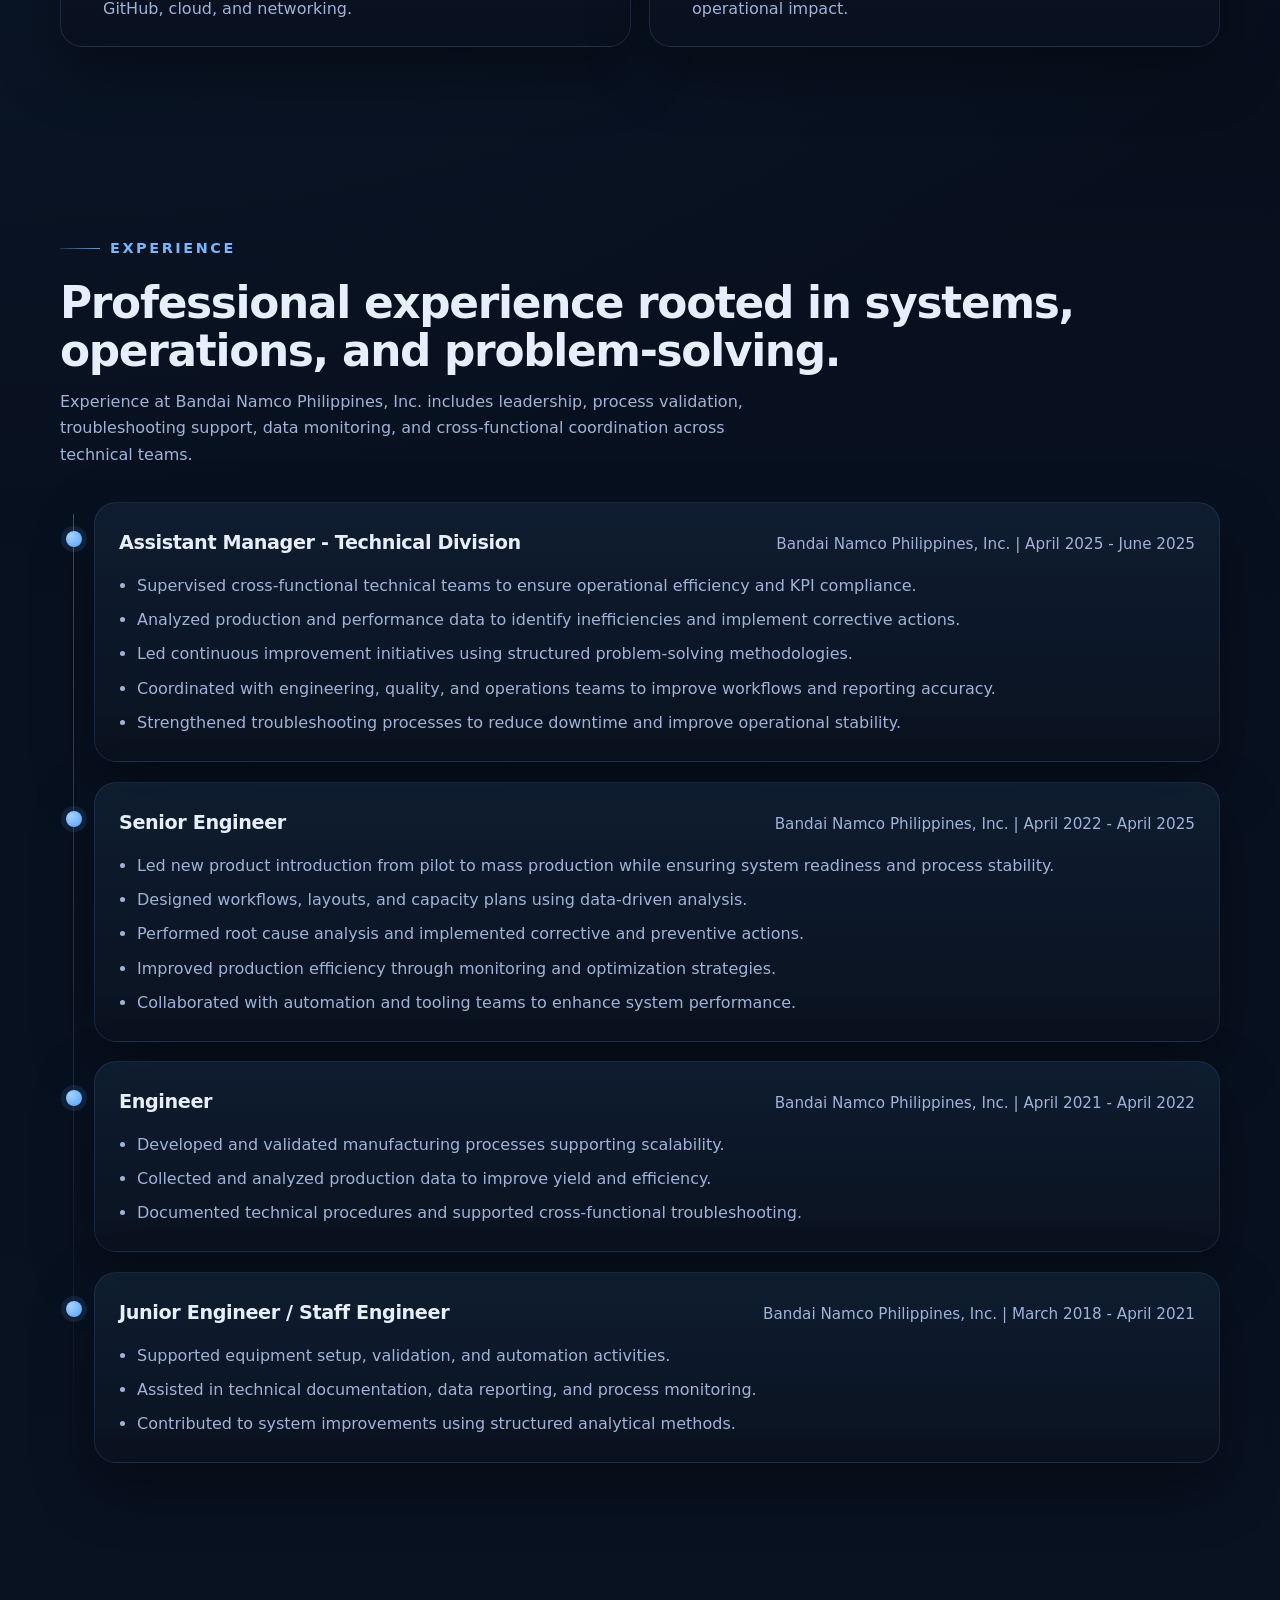
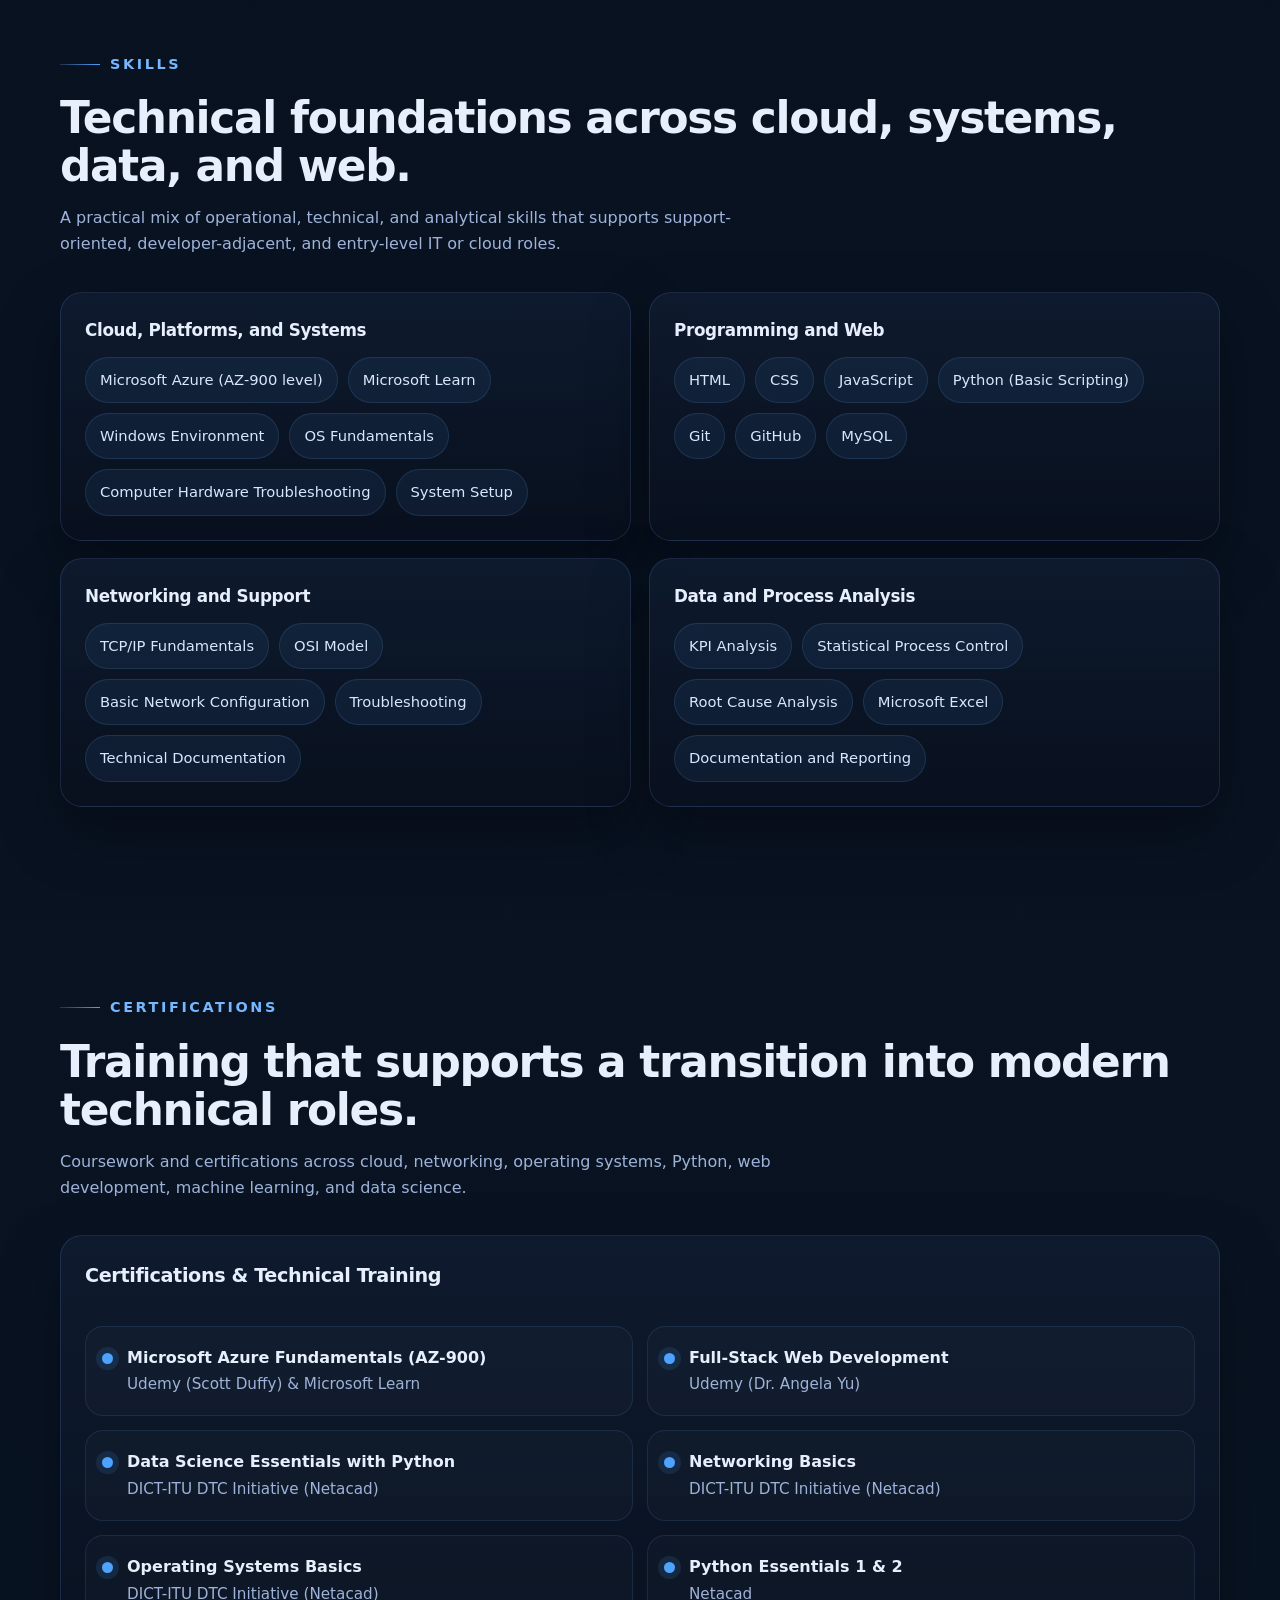
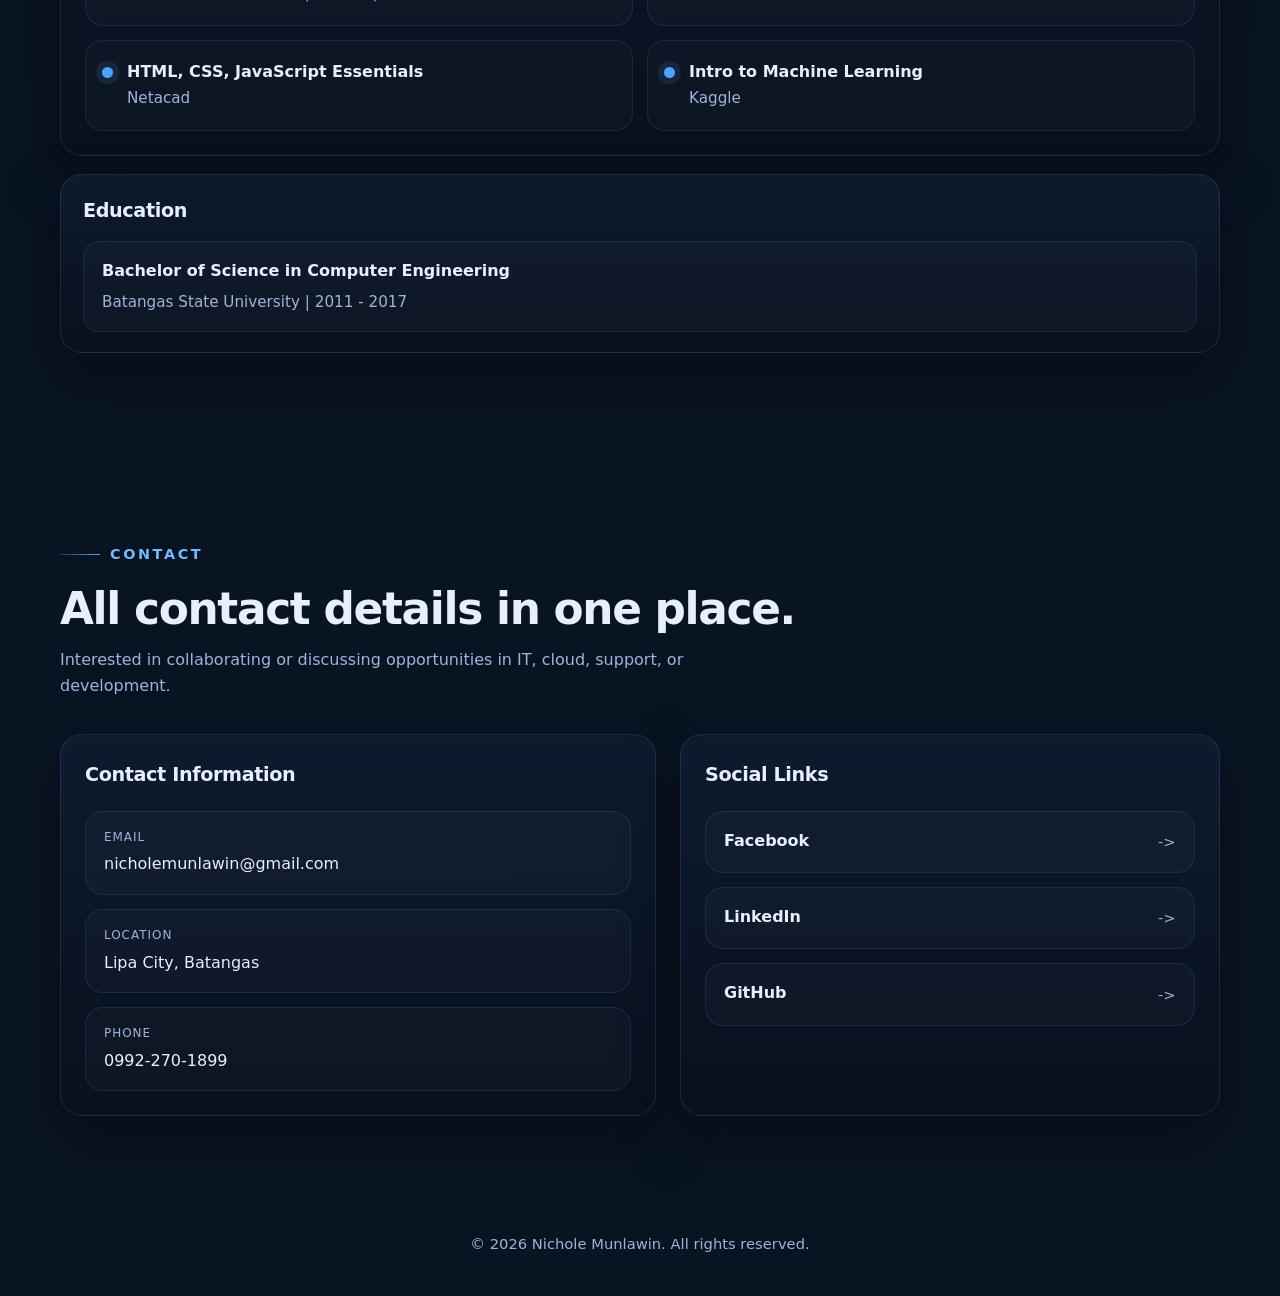
==== commit face54c0: "Fix contact email mailto link" ====
--- a/index.html
+++ b/index.html
@@ -294,7 +294,7 @@
             <div class="contact-list">
               <div class="contact-item">
                 <small>Email</small>
-                <a href="mailto:nicholemunlawin@gmail.com?subject=I'd%20like%20to%20connect&body=Hello%20Nichole%2C%0D%0A%0D%0AI'd%20like%20to%20connect%20with%20you%20regarding%20your%20portfolio.%0D%0A%0D%0ABest%20regards%2C">nicholemunlawin@gmail.com</a>
+                <a href="mailto:nicholemunlawin@gmail.com?subject=Portfolio%20Inquiry&body=Hello%20Nichole%2C%0D%0A%0D%0AI%20would%20like%20to%20connect%20with%20you%20regarding%20your%20portfolio.%0D%0A%0D%0ABest%20regards%2C" aria-label="Send an email to nicholemunlawin@gmail.com">nicholemunlawin@gmail.com</a>
               </div>
               <div class="contact-item">
                 <small>Location</small>
